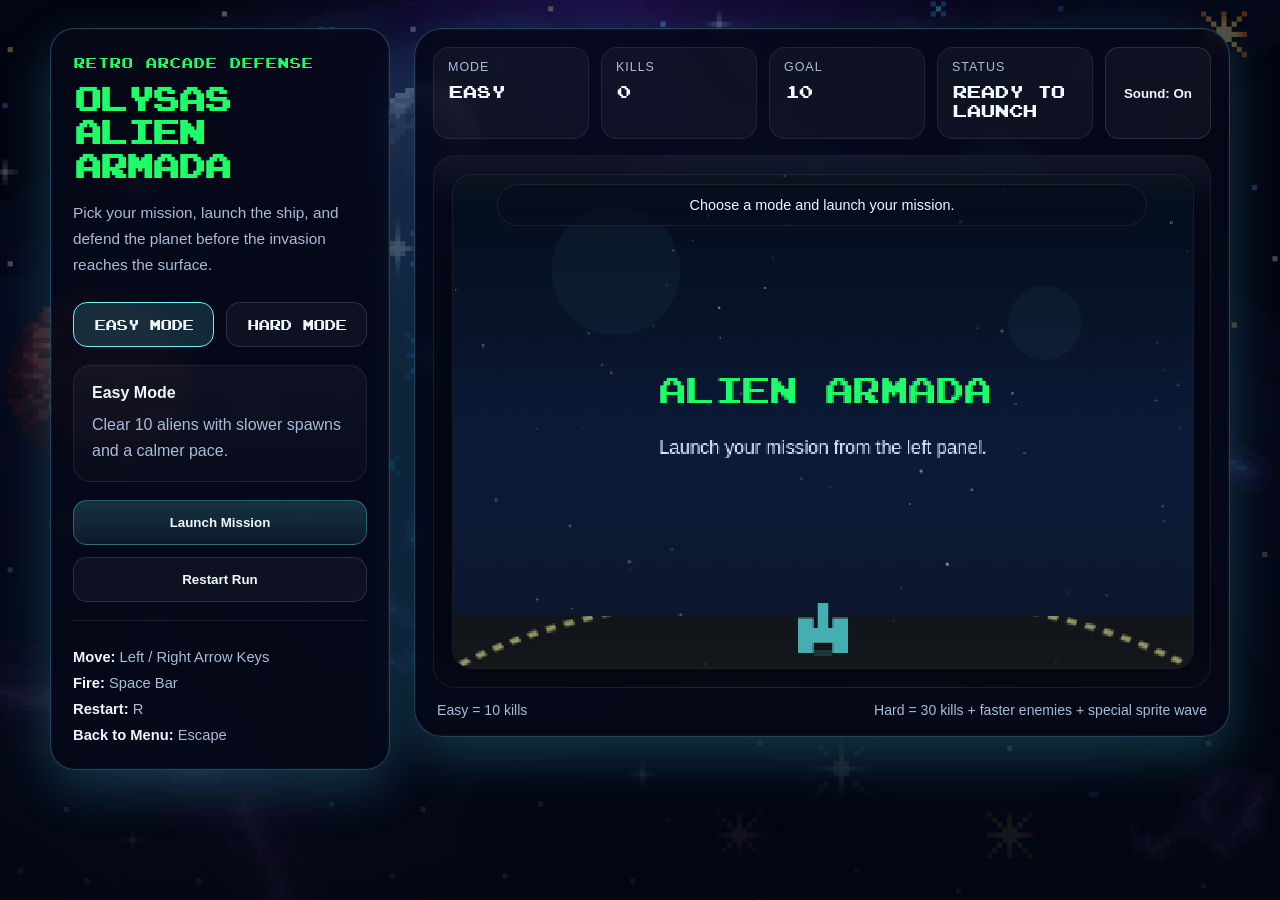
==== index.html @ 6dbf0648 "Set index page and update README" ====
<!doctype html>
<html lang="en">
<head>
  <meta charset="utf-8">
  <meta name="viewport" content="width=device-width, initial-scale=1.0">
  <title>Olysas | Alien Armada</title>
  <link rel="stylesheet" href="src/alienArmada.css">
</head>
<body data-mode="easy">
  <main class="app-shell">
    <section class="menu-panel">
      <p class="eyebrow">RETRO ARCADE DEFENSE</p>
      <h1>Olysas Alien Armada</h1>
      <p class="intro-text">
        Pick your mission, launch the ship, and defend the planet before the invasion reaches the surface.
      </p>

      <div class="mode-picker" id="modePicker">
        <button class="mode-button is-active" data-mode="easy" type="button">Easy Mode</button>
        <button class="mode-button" data-mode="hard" type="button">Hard Mode</button>
      </div>

      <div class="mode-card" id="modeCard">
        <h2 id="modeTitle">Easy Mode</h2>
        <p id="modeDescription">Clear 10 aliens with slower spawns and a calmer pace.</p>
      </div>

      <div class="menu-actions">
        <button class="primary-button" id="startButton" type="button">Launch Mission</button>
        <button class="secondary-button" id="restartButton" type="button">Restart Run</button>
      </div>

      <div class="menu-notes">
        <p><span>Move:</span> Left / Right Arrow Keys</p>
        <p><span>Fire:</span> Space Bar</p>
        <p><span>Restart:</span> R</p>
        <p><span>Back to Menu:</span> Escape</p>
      </div>
    </section>

    <section class="game-panel">
      <header class="hud">
        <div class="hud-block">
          <span class="hud-label">Mode</span>
          <span class="hud-value" id="hudMode">Easy</span>
        </div>

        <div class="hud-block">
          <span class="hud-label">Kills</span>
          <span class="hud-value" id="hudScore">0</span>
        </div>

        <div class="hud-block">
          <span class="hud-label">Goal</span>
          <span class="hud-value" id="hudGoal">10</span>
        </div>

        <div class="hud-block hud-block-wide">
          <span class="hud-label">Status</span>
          <span class="hud-value" id="hudStatus">Ready to launch</span>
        </div>

        <button class="sound-button" id="soundToggle" type="button">Sound: On</button>
      </header>

      <div class="canvas-frame">
        <canvas id="gameCanvas" width="480" height="320"></canvas>
        <div class="canvas-message" id="canvasMessage">Choose a mode and launch your mission.</div>
      </div>

      <footer class="control-bar">
        <span>Easy = 10 kills</span>
        <span>Hard = 30 kills + faster enemies + special sprite wave</span>
      </footer>
    </section>
  </main>

  <audio id="music" loop preload="auto">
    <source src="sounds/retro-synthwave-background-soundtrack-341853.mp3" type="audio/mpeg">
  </audio>

  <audio id="shootSound" preload="auto">
    <source src="sounds/shoot.mp3" type="audio/mpeg">
    <source src="sounds/shoot.ogg" type="audio/ogg">
  </audio>

  <audio id="explosionSound" preload="auto">
    <source src="sounds/explosion.mp3" type="audio/mpeg">
    <source src="sounds/explosion.ogg" type="audio/ogg">
  </audio>

  <audio id="gameOverSound" preload="auto">
    <source src="sounds/kl-peach-game-over-ii-135684.mp3" type="audio/mpeg">
  </audio>

  <script src="src/requestAnimationFramePolyfill.js"></script>
  <script src="src/objects.js"></script>
  <script src="src/collision.js"></script>
  <script src="src/alienArmadaFinished.js"></script>
</body>
</html>
---- src/alienArmada.css ----
@font-face {
  font-family: emulogic;
  src: url("../fonts/emulogic.ttf");
}

/* Page setup */
html,
body {
  margin: 0;
  min-height: 100%;
}

body {
  --panel-border: rgba(110, 220, 255, 0.28);
  --panel-glow: rgba(72, 220, 255, 0.22);
  --panel-bg: rgba(5, 9, 24, 0.84);
  --text-main: #eff7ff;
  --text-muted: #a8bdd8;
  --accent: #64f3ff;
  --accent-strong: #1cff67;
  --danger: #ff5c7c;
  background: #050816;
  color: var(--text-main);
  font-family: Arial, Helvetica, sans-serif;
  overflow-x: hidden;
  position: relative;
}

body::before,
body::after {
  content: "";
  inset: 0;
  position: fixed;
  pointer-events: none;
}

body::before {
  background: url("../images/1700.jpg") center center / cover no-repeat;
  opacity: 0.45;
  transform: scale(1.02);
}

body::after {
  background:
    radial-gradient(circle at top, rgba(124, 48, 255, 0.2), transparent 40%),
    linear-gradient(180deg, rgba(3, 7, 18, 0.25), rgba(3, 7, 18, 0.88));
}

body[data-mode="hard"] {
  --panel-border: rgba(255, 116, 159, 0.28);
  --panel-glow: rgba(255, 88, 148, 0.25);
  --accent: #ff91d6;
  --accent-strong: #ffe566;
}

body[data-mode="hard"]::after {
  background:
    radial-gradient(circle at top, rgba(255, 84, 154, 0.22), transparent 38%),
    radial-gradient(circle at bottom left, rgba(117, 54, 255, 0.18), transparent 32%),
    linear-gradient(180deg, rgba(6, 5, 18, 0.3), rgba(4, 6, 16, 0.9));
}

/* Main layout */
.app-shell {
  position: relative;
  z-index: 1;
  width: min(1180px, calc(100vw - 32px));
  margin: 0 auto;
  padding: 28px 0 32px;
  display: grid;
  grid-template-columns: 340px minmax(0, 1fr);
  gap: 24px;
  align-items: start;
}

.menu-panel,
.game-panel {
  background: var(--panel-bg);
  border: 1px solid var(--panel-border);
  box-shadow: 0 0 0 1px rgba(255, 255, 255, 0.03) inset, 0 18px 50px var(--panel-glow);
  backdrop-filter: blur(8px);
}

.menu-panel {
  border-radius: 24px;
  padding: 26px 22px;
}

.game-panel {
  border-radius: 28px;
  padding: 18px;
}

/* Menu panel */
.eyebrow {
  margin: 0 0 12px;
  color: var(--accent-strong);
  font-family: emulogic, sans-serif;
  font-size: 0.7rem;
  letter-spacing: 1px;
}

h1 {
  margin: 0;
  color: var(--accent-strong);
  font-family: emulogic, sans-serif;
  font-size: clamp(1.4rem, 2vw, 1.9rem);
  line-height: 1.3;
}

.intro-text {
  margin: 18px 0 0;
  color: var(--text-muted);
  line-height: 1.7;
  font-size: 0.96rem;
}

.mode-picker {
  display: grid;
  grid-template-columns: repeat(2, minmax(0, 1fr));
  gap: 12px;
  margin-top: 24px;
}

.mode-button,
.primary-button,
.secondary-button,
.sound-button {
  border: 1px solid rgba(255, 255, 255, 0.12);
  border-radius: 14px;
  background: rgba(255, 255, 255, 0.04);
  color: var(--text-main);
  cursor: pointer;
  transition: transform 0.18s ease, border-color 0.18s ease, box-shadow 0.18s ease, background 0.18s ease;
}

.mode-button:hover,
.primary-button:hover,
.secondary-button:hover,
.sound-button:hover {
  transform: translateY(-1px);
  border-color: var(--accent);
  box-shadow: 0 10px 24px rgba(0, 0, 0, 0.22);
}

.mode-button {
  padding: 14px 12px;
  font-family: emulogic, sans-serif;
  font-size: 0.68rem;
}

.mode-button.is-active {
  background: rgba(100, 243, 255, 0.14);
  border-color: var(--accent);
}

body[data-mode="hard"] .mode-button.is-active {
  background: rgba(255, 145, 214, 0.14);
}

.mode-card {
  margin-top: 18px;
  padding: 18px;
  border-radius: 18px;
  background: linear-gradient(180deg, rgba(255, 255, 255, 0.04), rgba(255, 255, 255, 0.02));
  border: 1px solid rgba(255, 255, 255, 0.08);
}

.mode-card h2 {
  margin: 0 0 10px;
  font-size: 1rem;
}

.mode-card p {
  margin: 0;
  color: var(--text-muted);
  line-height: 1.6;
}

.menu-actions {
  display: grid;
  gap: 12px;
  margin-top: 18px;
}

.primary-button,
.secondary-button {
  padding: 14px 16px;
  font-weight: 700;
}

.primary-button {
  background: linear-gradient(180deg, rgba(100, 243, 255, 0.18), rgba(100, 243, 255, 0.08));
  border-color: rgba(100, 243, 255, 0.3);
}

body[data-mode="hard"] .primary-button {
  background: linear-gradient(180deg, rgba(255, 145, 214, 0.22), rgba(255, 145, 214, 0.09));
  border-color: rgba(255, 145, 214, 0.36);
}

.menu-notes {
  margin-top: 18px;
  padding-top: 18px;
  border-top: 1px solid rgba(255, 255, 255, 0.08);
}

.menu-notes p {
  margin: 10px 0 0;
  color: var(--text-muted);
  font-size: 0.92rem;
}

.menu-notes span {
  color: var(--text-main);
  font-weight: 700;
}

/* HUD and canvas */
.hud {
  display: grid;
  grid-template-columns: repeat(4, minmax(0, 1fr)) auto;
  gap: 12px;
  align-items: stretch;
}

.hud-block {
  min-height: 66px;
  padding: 12px 14px;
  border-radius: 16px;
  background: rgba(255, 255, 255, 0.04);
  border: 1px solid rgba(255, 255, 255, 0.08);
}

.hud-block-wide {
  min-width: 0;
}

.hud-label {
  display: block;
  color: var(--text-muted);
  font-size: 0.78rem;
  text-transform: uppercase;
  letter-spacing: 0.08em;
}

.hud-value {
  display: block;
  margin-top: 8px;
  font-family: emulogic, sans-serif;
  font-size: 0.85rem;
  line-height: 1.4;
  color: var(--text-main);
}

.sound-button {
  padding: 0 18px;
  font-weight: 700;
  min-height: 66px;
}

.canvas-frame {
  position: relative;
  margin-top: 16px;
  padding: 18px;
  border-radius: 22px;
  background:
    linear-gradient(180deg, rgba(5, 11, 28, 0.72), rgba(3, 7, 19, 0.9)),
    radial-gradient(circle at top, rgba(82, 149, 255, 0.12), transparent 42%);
  border: 1px solid rgba(255, 255, 255, 0.08);
  overflow: hidden;
}

.canvas-frame::before {
  content: "";
  position: absolute;
  inset: 0;
  background: linear-gradient(180deg, rgba(255, 255, 255, 0.05), transparent 10%, transparent 90%, rgba(255, 255, 255, 0.02));
  pointer-events: none;
}

#gameCanvas {
  display: block;
  width: min(100%, 960px);
  aspect-ratio: 3 / 2;
  margin: 0 auto;
  background: #050916;
  border: 1px solid rgba(255, 255, 255, 0.08);
  border-radius: 20px;
  box-shadow: 0 12px 30px rgba(0, 0, 0, 0.35);
  image-rendering: pixelated;
}

.canvas-message {
  position: absolute;
  left: 50%;
  top: 28px;
  transform: translateX(-50%);
  width: min(84%, 620px);
  padding: 12px 14px;
  border-radius: 999px;
  background: rgba(8, 13, 31, 0.72);
  border: 1px solid rgba(255, 255, 255, 0.08);
  color: var(--text-main);
  text-align: center;
  font-size: 0.9rem;
}

.control-bar {
  display: flex;
  flex-wrap: wrap;
  justify-content: space-between;
  gap: 12px;
  margin-top: 14px;
  padding: 0 4px;
  color: var(--text-muted);
  font-size: 0.88rem;
}

/* Responsive adjustments */
@media (max-width: 980px) {
  .app-shell {
    grid-template-columns: 1fr;
  }

  .hud {
    grid-template-columns: repeat(2, minmax(0, 1fr));
  }

  .sound-button {
    min-height: 56px;
  }
}

@media (max-width: 640px) {
  .app-shell {
    width: min(100vw - 20px, 100%);
    padding-top: 16px;
  }

  .menu-panel,
  .game-panel {
    border-radius: 20px;
  }

  .mode-picker,
  .hud {
    grid-template-columns: 1fr;
  }

  .canvas-frame {
    padding: 12px;
  }

  .canvas-message {
    top: 18px;
    width: calc(100% - 32px);
    border-radius: 16px;
  }

  .control-bar {
    flex-direction: column;
  }
}
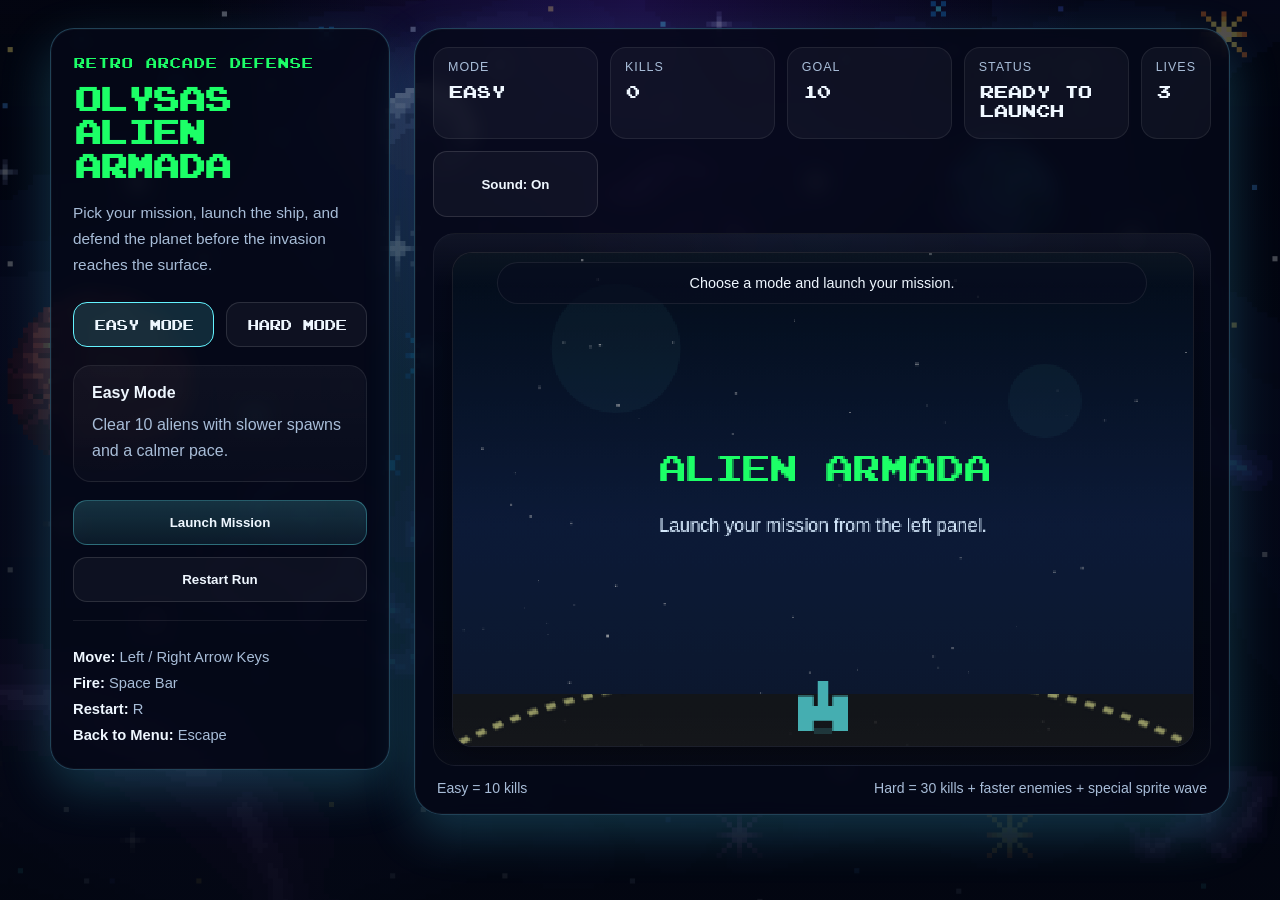
==== commit b516aba7: "update" ====
--- a/index.html
+++ b/index.html
@@ -4,6 +4,7 @@
   <meta charset="utf-8">
   <meta name="viewport" content="width=device-width, initial-scale=1.0">
   <title>Olysas | Alien Armada</title>
+  <link rel="icon" href="images/LOGO.png" type="image/png">
   <link rel="stylesheet" href="src/alienArmada.css">
 </head>
 <body data-mode="easy">
@@ -59,6 +60,10 @@
           <span class="hud-label">Status</span>
           <span class="hud-value" id="hudStatus">Ready to launch</span>
         </div>
+          <div class="hud-block">
+            <span class="hud-label">Lives</span>
+            <span class="hud-value" id="hudLives">3</span>
+          </div>
 
         <button class="sound-button" id="soundToggle" type="button">Sound: On</button>
       </header>
